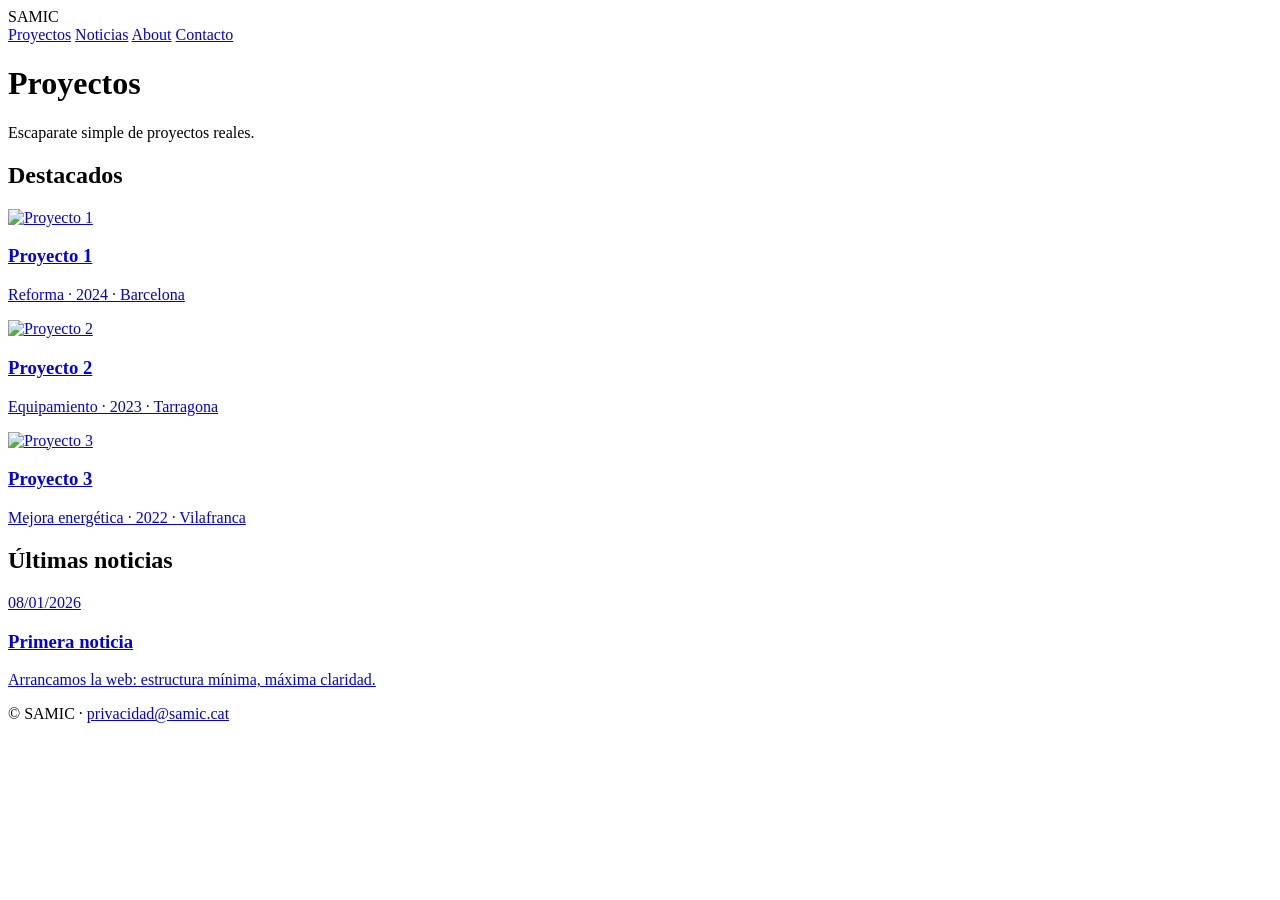
==== index.html @ aa8abf70 "Add initial index.html structure and content" ====
<!doctype html>
<html lang="es">
<head>
  <meta charset="utf-8" />
  <meta name="viewport" content="width=device-width,initial-scale=1" />
  <title>SAMIC · Proyectos</title>
  <link rel="stylesheet" href="/styles.css" />
</head>
<body>
  <header class="wrap header">
    <div class="brand">SAMIC</div>
    <nav class="nav">
      <a href="/proyectos.html">Proyectos</a>
      <a href="/noticias.html">Noticias</a>
      <a href="/about.html">About</a>
      <a href="mailto:hola@samic.cat">Contacto</a>
    </nav>
  </header>

  <main class="wrap">
    <h1>Proyectos</h1>
    <p class="muted">Escaparate simple de proyectos reales.</p>

    <h2>Destacados</h2>
    <section class="carousel" aria-label="Carrusel de proyectos">
      <a class="slide" href="/proyectos/proyecto-1.html">
        <img src="/img/proyecto-1.webp" alt="Proyecto 1">
        <h3>Proyecto 1</h3>
        <p>Reforma · 2024 · Barcelona</p>
      </a>

      <a class="slide" href="/proyectos/proyecto-2.html">
        <img src="/img/proyecto-2.webp" alt="Proyecto 2">
        <h3>Proyecto 2</h3>
        <p>Equipamiento · 2023 · Tarragona</p>
      </a>

      <a class="slide" href="/proyectos/proyecto-3.html">
        <img src="/img/proyecto-3.webp" alt="Proyecto 3">
        <h3>Proyecto 3</h3>
        <p>Mejora energética · 2022 · Vilafranca</p>
      </a>
    </section>

    <h2>Últimas noticias</h2>
    <div class="cards">
      <a class="card" href="/posts/2026-01-08-primer-post.html">
        <div class="kicker">08/01/2026</div>
        <h3>Primera noticia</h3>
        <p>Arrancamos la web: estructura mínima, máxima claridad.</p>
      </a>
    </div>
  </main>

  <footer class="wrap footer">
    <div>© SAMIC · <a href="mailto:privacidad@samic.cat">privacidad@samic.cat</a></div>
  </footer>
</body>
</html>
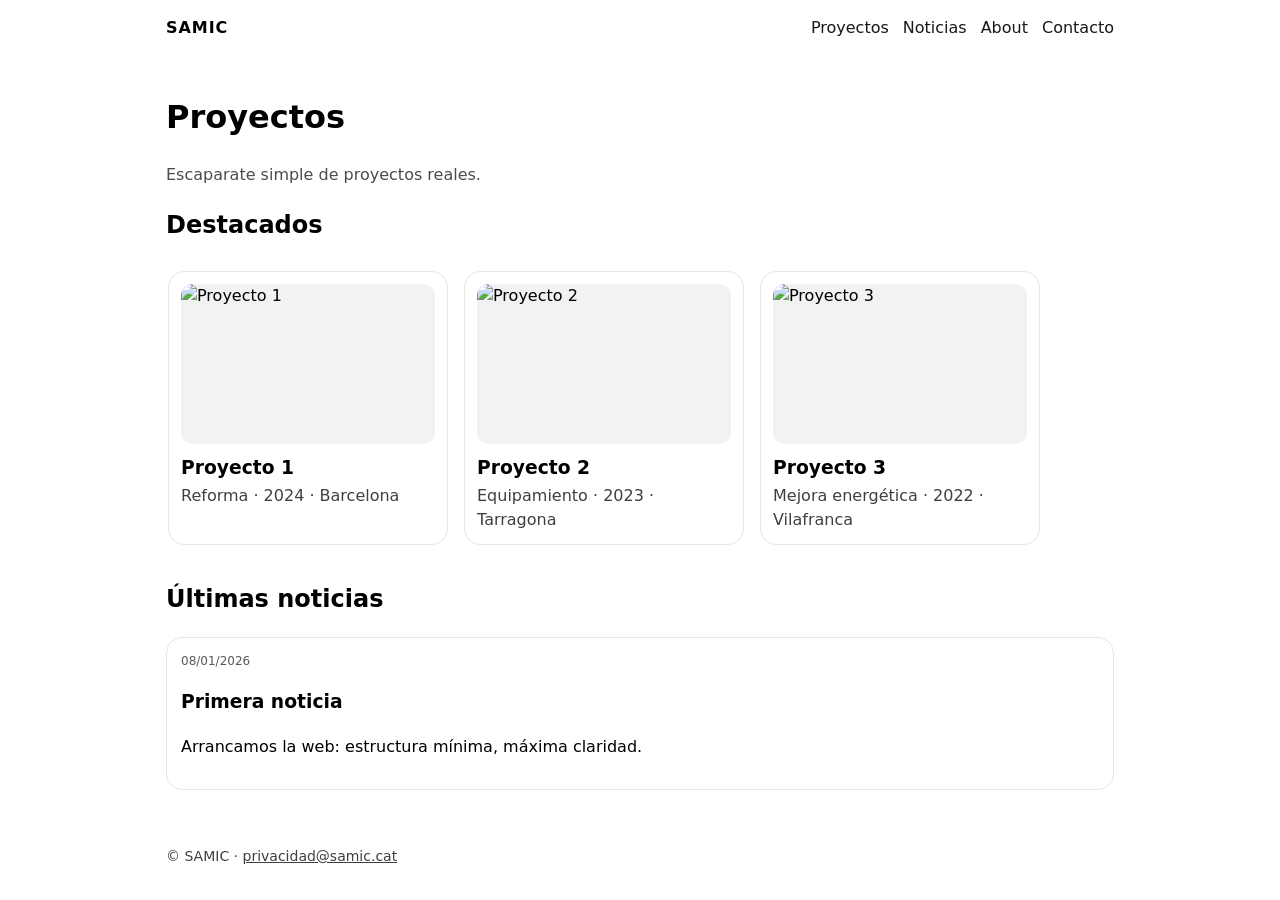
==== commit 98adc5a3: "Replace project images with new formats" ====
--- a/index.html
+++ b/index.html
@@ -24,19 +24,19 @@
     <h2>Destacados</h2>
     <section class="carousel" aria-label="Carrusel de proyectos">
       <a class="slide" href="/proyectos/proyecto-1.html">
-        <img src="/img/proyecto-1.webp" alt="Proyecto 1">
+        <img src="/img/proyecto-1-1.jpg" alt="Proyecto 1">
         <h3>Proyecto 1</h3>
         <p>Reforma · 2024 · Barcelona</p>
       </a>
 
       <a class="slide" href="/proyectos/proyecto-2.html">
-        <img src="/img/proyecto-2.webp" alt="Proyecto 2">
+        <img src="/img/proyecto-2.jpg" alt="Proyecto 2">
         <h3>Proyecto 2</h3>
         <p>Equipamiento · 2023 · Tarragona</p>
       </a>
 
       <a class="slide" href="/proyectos/proyecto-3.html">
-        <img src="/img/proyecto-3.webp" alt="Proyecto 3">
+        <img src="/img/proyecto-3.jpg" alt="Proyecto 3">
         <h3>Proyecto 3</h3>
         <p>Mejora energética · 2022 · Vilafranca</p>
       </a>
--- a/styles.css
+++ b/styles.css
@@ -0,0 +1,42 @@
+:root{--wrap:980px}
+*{box-sizing:border-box}
+body{margin:0;font:16px/1.5 system-ui,-apple-system,Segoe UI,Roboto}
+a{color:inherit}
+.wrap{max-width:var(--wrap);margin:0 auto;padding:16px}
+.header{display:flex;align-items:center;justify-content:space-between;gap:16px}
+.brand{font-weight:800;letter-spacing:.06em}
+.nav{display:flex;gap:14px;flex-wrap:wrap}
+.nav a{text-decoration:none;opacity:.9}
+.nav a:hover{opacity:1;text-decoration:underline}
+.muted{opacity:.7}
+
+.carousel{
+  display:flex;
+  gap:16px;
+  overflow:auto;
+  scroll-snap-type:x mandatory;
+  padding: 8px 2px 16px;
+}
+.slide{
+  flex: 0 0 280px;
+  scroll-snap-align:start;
+  border:1px solid #e7e7e7;
+  border-radius:16px;
+  padding:12px;
+  text-decoration:none;
+}
+.slide img{
+  width:100%;
+  height:160px;
+  object-fit:cover;
+  border-radius:12px;
+  display:block;
+  background:#f2f2f2;
+}
+.slide h3{margin:10px 0 2px}
+.slide p{margin:0;opacity:.75}
+
+.cards{display:grid;grid-template-columns:repeat(auto-fit,minmax(240px,1fr));gap:14px}
+.card{border:1px solid #e7e7e7;border-radius:16px;padding:14px;text-decoration:none}
+.kicker{font-size:12px;opacity:.65}
+.footer{opacity:.75;font-size:14px;margin-top:24px}
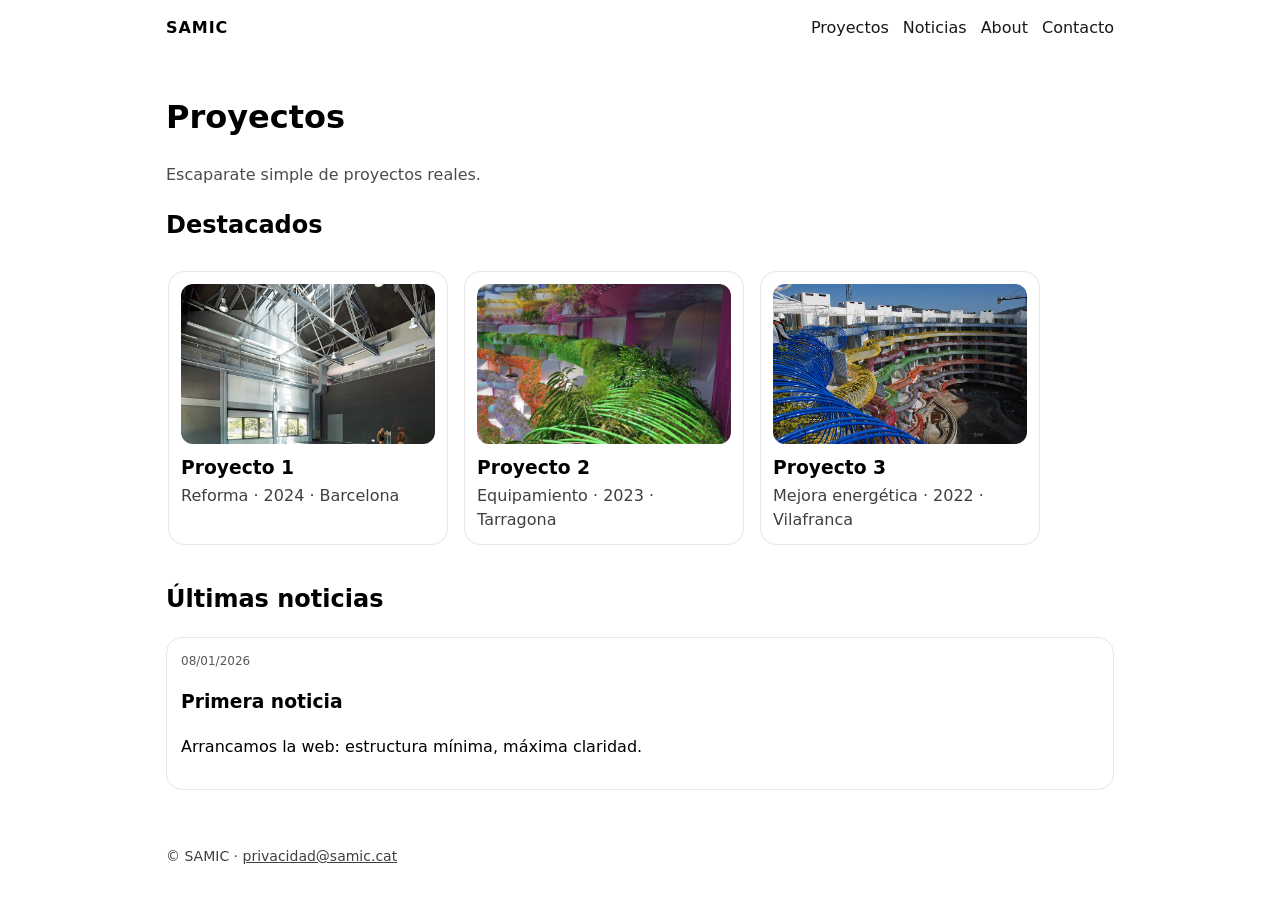
==== commit f09bda6e: "Update index.html" ====
--- a/index.html
+++ b/index.html
@@ -24,19 +24,19 @@
     <h2>Destacados</h2>
     <section class="carousel" aria-label="Carrusel de proyectos">
       <a class="slide" href="/proyectos/proyecto-1.html">
-        <img src="/img/proyecto-1-1.jpg" alt="Proyecto 1">
+        <img src="/img/proyecto-1-1.jpg" alt="Proyecto 1.html">
         <h3>Proyecto 1</h3>
         <p>Reforma · 2024 · Barcelona</p>
       </a>
 
       <a class="slide" href="/proyectos/proyecto-2.html">
-        <img src="/img/proyecto-2.jpg" alt="Proyecto 2">
+        <img src="/img/proyecto-2.jpg" alt="Proyecto 2.html">
         <h3>Proyecto 2</h3>
         <p>Equipamiento · 2023 · Tarragona</p>
       </a>
 
       <a class="slide" href="/proyectos/proyecto-3.html">
-        <img src="/img/proyecto-3.jpg" alt="Proyecto 3">
+        <img src="/img/proyecto-3.jpg" alt="Proyecto 3.html">
         <h3>Proyecto 3</h3>
         <p>Mejora energética · 2022 · Vilafranca</p>
       </a>
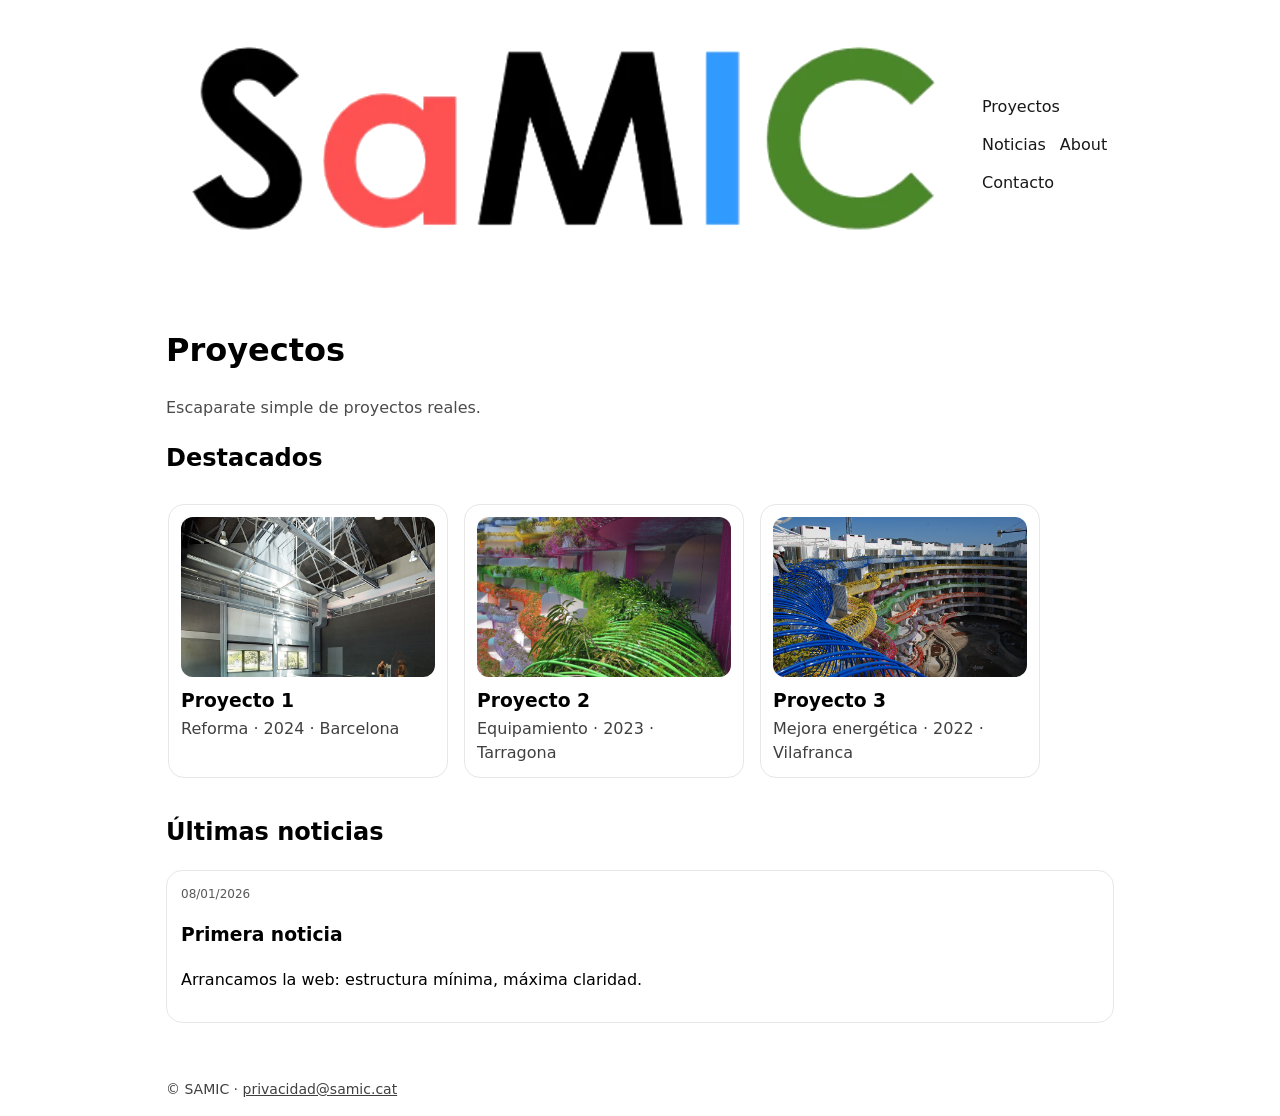
==== commit eb20d16c: "Update brand section with logo link" ====
--- a/index.html
+++ b/index.html
@@ -8,7 +8,9 @@
 </head>
 <body>
   <header class="wrap header">
-    <div class="brand">SAMIC</div>
+<a class="brand" href="/" aria-label="SAMIC">
+  <img class="brand-logo" src="/img/logo-samic-header.webp" alt="SAMIC">
+</a>
     <nav class="nav">
       <a href="/proyectos.html">Proyectos</a>
       <a href="/noticias.html">Noticias</a>
--- a/styles.css
+++ b/styles.css
@@ -40,3 +40,46 @@
 .card{border:1px solid #e7e7e7;border-radius:16px;padding:14px;text-decoration:none}
 .kicker{font-size:12px;opacity:.65}
 .footer{opacity:.75;font-size:14px;margin-top:24px}
+.gallery{
+  display:grid;
+  grid-template-columns:repeat(auto-fit,minmax(160px,1fr));
+  gap:12px;
+  margin: 10px 0 16px;
+}
+.thumb{
+  border:1px solid #e7e7e7;
+  border-radius:16px;
+  overflow:hidden;
+  display:block;
+  background:#f2f2f2;
+}
+.thumb img{
+  width:100%;
+  height:160px;
+  object-fit:cover;
+  display:block;
+}
+
+/* Lightbox sin JS */
+.lightbox{
+  display:none;
+  position:fixed;
+  inset:0;
+  padding:24px;
+  background:rgba(0,0,0,.85);
+  z-index:9999;
+}
+.lightbox:target{display:block}
+.lightbox img{
+  max-width:min(1100px, 95vw);
+  max-height:85vh;
+  display:block;
+  margin: 40px auto 0;
+  border-radius:14px;
+  background:#111;
+}
+.lightbox .close{
+  position:fixed;
+  inset:0;
+  cursor:zoom-out;
+}
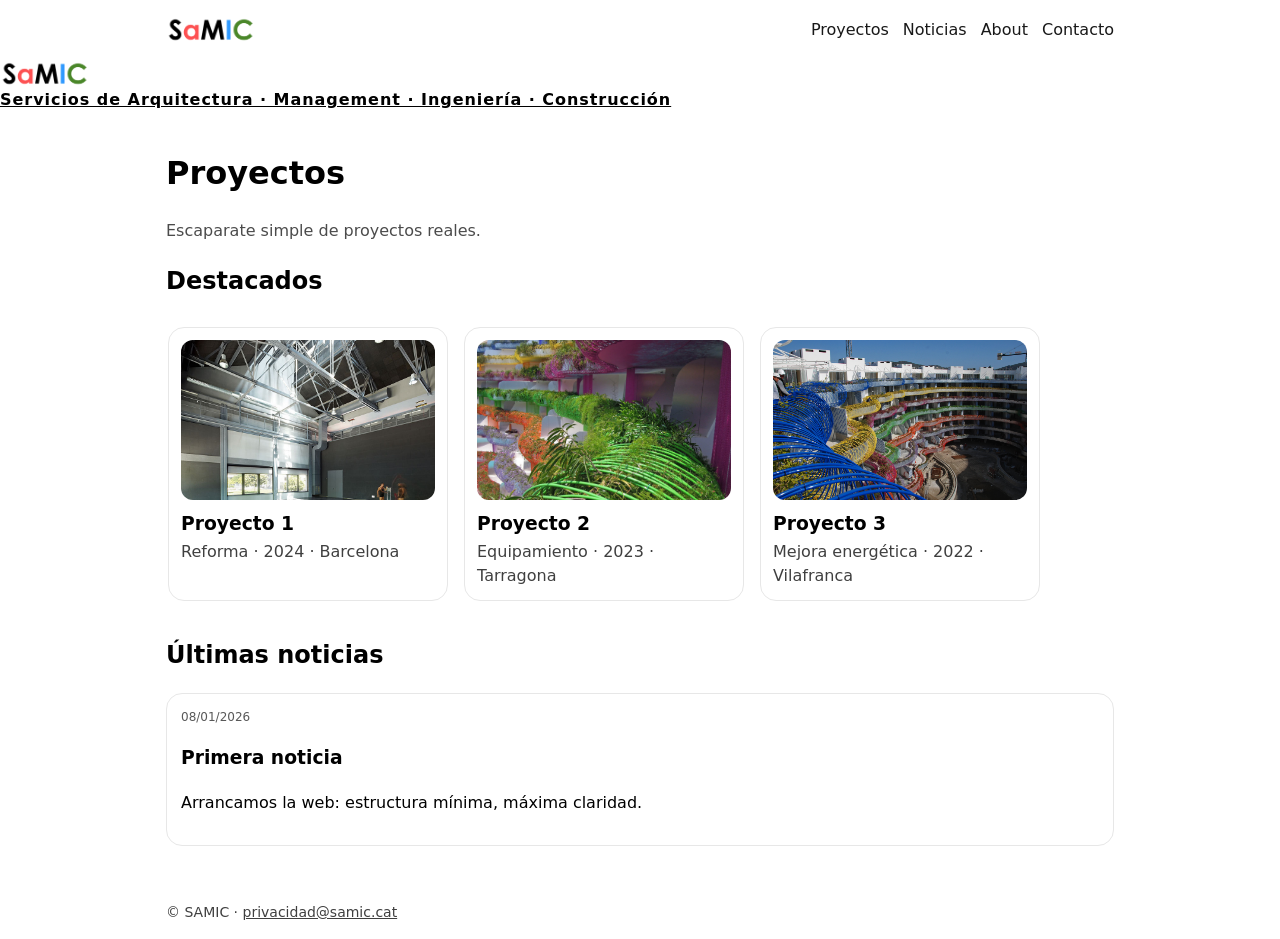
==== commit b057e528: "Add brand link and logo to header Added a brand link with logo and subtitle to the header." ====
--- a/index.html
+++ b/index.html
@@ -18,7 +18,10 @@
       <a href="mailto:hola@samic.cat">Contacto</a>
     </nav>
   </header>
-
+<a class="brand" href="/" aria-label="SAMIC">
+  <img class="brand-logo" src="/img/logo-samic-header.webp" alt="SAMIC">
+  <span class="brand-sub">Servicios de Arquitectura · Management · Ingeniería · Construcción</span>
+</a>
   <main class="wrap">
     <h1>Proyectos</h1>
     <p class="muted">Escaparate simple de proyectos reales.</p>
--- a/styles.css
+++ b/styles.css
@@ -83,3 +83,4 @@
   inset:0;
   cursor:zoom-out;
 }
+.brand-logo{height:28px;width:auto;display:block}
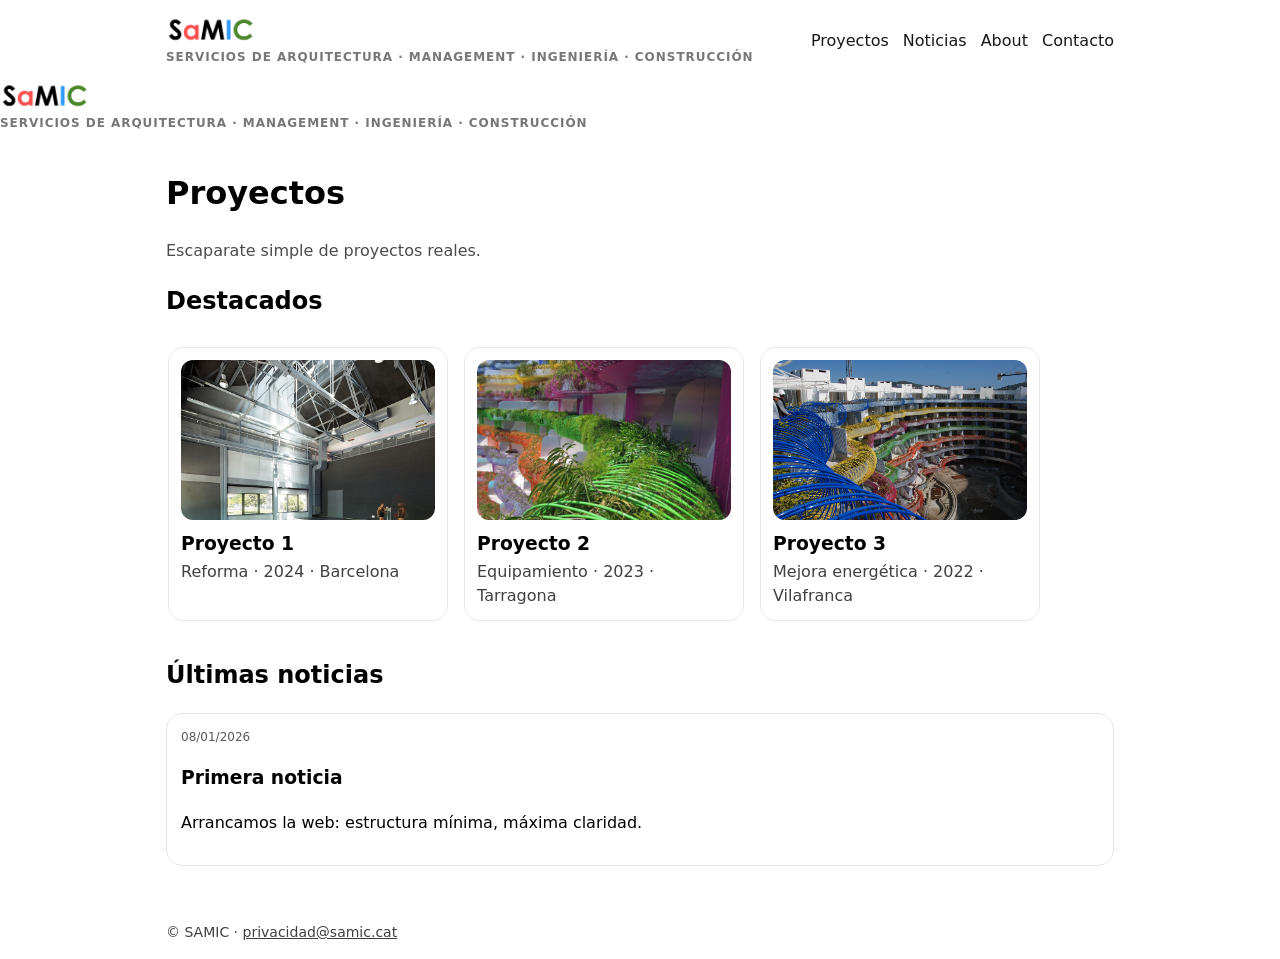
==== commit 4307c32b: "Update index.html" ====
--- a/index.html
+++ b/index.html
@@ -7,17 +7,19 @@
   <link rel="stylesheet" href="/styles.css" />
 </head>
 <body>
-  <header class="wrap header">
-<a class="brand" href="/" aria-label="SAMIC">
-  <img class="brand-logo" src="/img/logo-samic-header.webp" alt="SAMIC">
-</a>
-    <nav class="nav">
-      <a href="/proyectos.html">Proyectos</a>
-      <a href="/noticias.html">Noticias</a>
-      <a href="/about.html">About</a>
-      <a href="mailto:hola@samic.cat">Contacto</a>
-    </nav>
-  </header>
+<header class="wrap header">
+  <a class="brand" href="/" aria-label="SAMIC">
+    <img class="brand-logo" src="/img/logo-samic-header.webp" alt="SAMIC">
+    <span class="brand-sub">Servicios de Arquitectura · Management · Ingeniería · Construcción</span>
+  </a>
+
+  <nav class="nav">
+    <a href="/proyectos.html">Proyectos</a>
+    <a href="/noticias.html">Noticias</a>
+    <a href="/about.html">About</a>
+    <a href="mailto:hola@samic.cat">Contacto</a>
+  </nav>
+</header>
 <a class="brand" href="/" aria-label="SAMIC">
   <img class="brand-logo" src="/img/logo-samic-header.webp" alt="SAMIC">
   <span class="brand-sub">Servicios de Arquitectura · Management · Ingeniería · Construcción</span>
--- a/styles.css
+++ b/styles.css
@@ -84,3 +84,5 @@
   cursor:zoom-out;
 }
 .brand-logo{height:28px;width:auto;display:block}
+.brand{display:flex;flex-direction:column;gap:4px;align-items:flex-start;text-decoration:none}
+.brand-sub{font-size:12px;letter-spacing:.08em;text-transform:uppercase;color:#777}
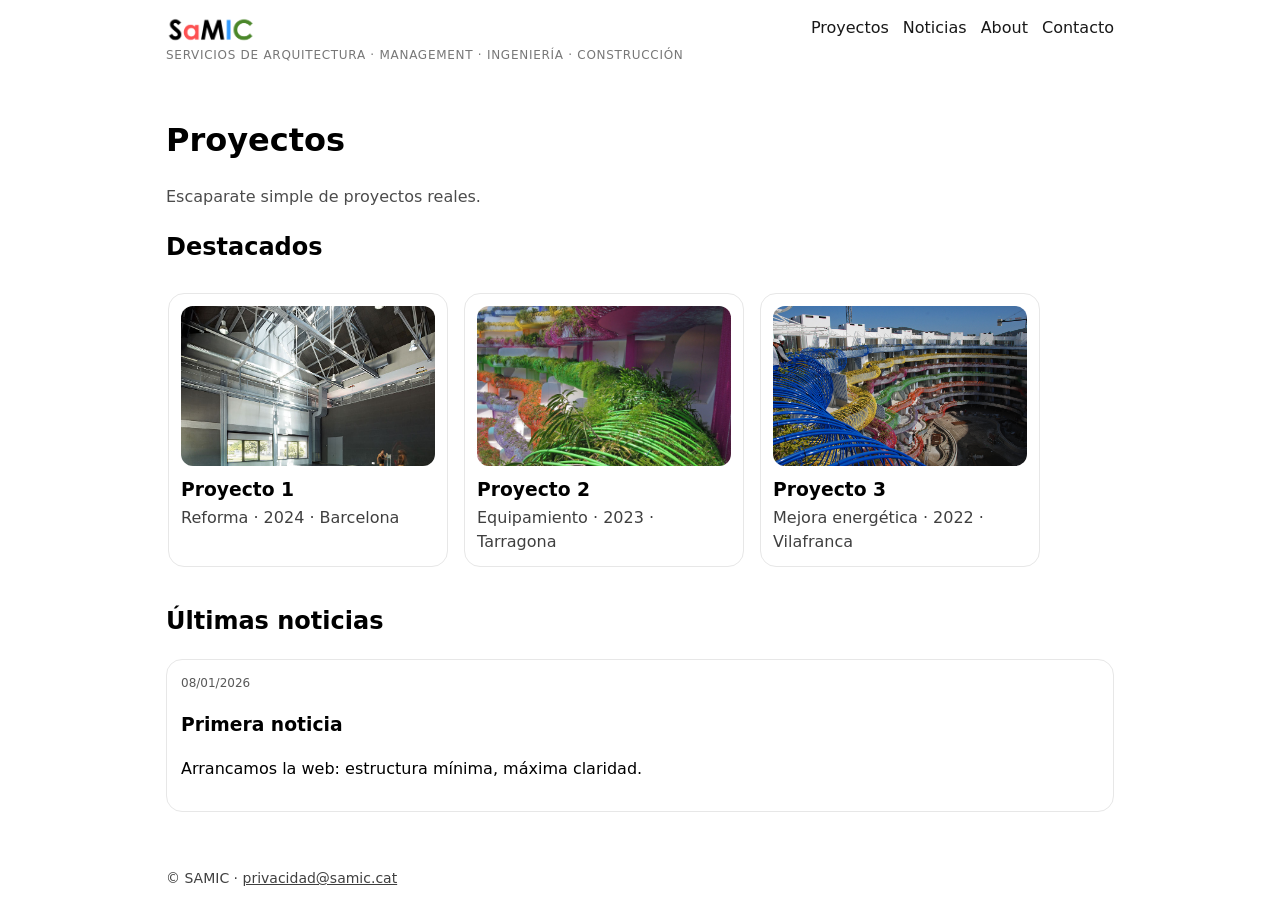
==== commit f50cb1af: "Update header structure and image alt texts" ====
--- a/index.html
+++ b/index.html
@@ -4,26 +4,23 @@
   <meta charset="utf-8" />
   <meta name="viewport" content="width=device-width,initial-scale=1" />
   <title>SAMIC · Proyectos</title>
-  <link rel="stylesheet" href="/styles.css" />
+  <link rel="stylesheet" href="/styles.css?v=3" />
 </head>
 <body>
-<header class="wrap header">
-  <a class="brand" href="/" aria-label="SAMIC">
-    <img class="brand-logo" src="/img/logo-samic-header.webp" alt="SAMIC">
-    <span class="brand-sub">Servicios de Arquitectura · Management · Ingeniería · Construcción</span>
-  </a>
+  <header class="wrap header">
+    <a class="brand" href="/" aria-label="SAMIC">
+      <img class="brand-logo" src="/img/logo-samic-header.webp" alt="SAMIC">
+      <span class="brand-sub">Servicios de Arquitectura · Management · Ingeniería · Construcción</span>
+    </a>
 
-  <nav class="nav">
-    <a href="/proyectos.html">Proyectos</a>
-    <a href="/noticias.html">Noticias</a>
-    <a href="/about.html">About</a>
-    <a href="mailto:hola@samic.cat">Contacto</a>
-  </nav>
-</header>
-<a class="brand" href="/" aria-label="SAMIC">
-  <img class="brand-logo" src="/img/logo-samic-header.webp" alt="SAMIC">
-  <span class="brand-sub">Servicios de Arquitectura · Management · Ingeniería · Construcción</span>
-</a>
+    <nav class="nav">
+      <a href="/proyectos.html">Proyectos</a>
+      <a href="/noticias.html">Noticias</a>
+      <a href="/about.html">About</a>
+      <a href="mailto:hola@samic.cat">Contacto</a>
+    </nav>
+  </header>
+
   <main class="wrap">
     <h1>Proyectos</h1>
     <p class="muted">Escaparate simple de proyectos reales.</p>
@@ -31,19 +28,19 @@
     <h2>Destacados</h2>
     <section class="carousel" aria-label="Carrusel de proyectos">
       <a class="slide" href="/proyectos/proyecto-1.html">
-        <img src="/img/proyecto-1-1.jpg" alt="Proyecto 1.html">
+        <img src="/img/proyecto-1-1.jpg" alt="Proyecto 1">
         <h3>Proyecto 1</h3>
         <p>Reforma · 2024 · Barcelona</p>
       </a>
 
       <a class="slide" href="/proyectos/proyecto-2.html">
-        <img src="/img/proyecto-2.jpg" alt="Proyecto 2.html">
+        <img src="/img/proyecto-2.jpg" alt="Proyecto 2">
         <h3>Proyecto 2</h3>
         <p>Equipamiento · 2023 · Tarragona</p>
       </a>
 
       <a class="slide" href="/proyectos/proyecto-3.html">
-        <img src="/img/proyecto-3.jpg" alt="Proyecto 3.html">
+        <img src="/img/proyecto-3.jpg" alt="Proyecto 3">
         <h3>Proyecto 3</h3>
         <p>Mejora energética · 2022 · Vilafranca</p>
       </a>
--- a/styles.css
+++ b/styles.css
@@ -1,30 +1,86 @@
 :root{--wrap:980px}
+
 *{box-sizing:border-box}
-body{margin:0;font:16px/1.5 system-ui,-apple-system,Segoe UI,Roboto}
+
+body{
+  margin:0;
+  font:16px/1.5 system-ui,-apple-system,Segoe UI,Roboto;
+}
+
 a{color:inherit}
-.wrap{max-width:var(--wrap);margin:0 auto;padding:16px}
-.header{display:flex;align-items:center;justify-content:space-between;gap:16px}
-.brand{font-weight:800;letter-spacing:.06em}
-.nav{display:flex;gap:14px;flex-wrap:wrap}
-.nav a{text-decoration:none;opacity:.9}
-.nav a:hover{opacity:1;text-decoration:underline}
+
+.wrap{
+  max-width:var(--wrap);
+  margin:0 auto;
+  padding:16px;
+}
+
+/* Header */
+.header{
+  display:flex;
+  align-items:flex-start;
+  justify-content:space-between;
+  gap:18px;
+}
+
+.brand{
+  display:flex;
+  flex-direction:column;
+  align-items:flex-start;
+  gap:4px;
+  text-decoration:none;
+}
+
+.brand-logo{
+  height:28px;
+  width:auto;
+  display:block;
+}
+
+.brand-sub{
+  font-size:12px;
+  line-height:1.2;
+  color:#777;
+  letter-spacing:.06em;
+  text-transform:uppercase;
+}
+
+.nav{
+  display:flex;
+  gap:14px;
+  flex-wrap:wrap;
+}
+
+.nav a{
+  text-decoration:none;
+  opacity:.9;
+}
+
+.nav a:hover{
+  opacity:1;
+  text-decoration:underline;
+}
+
 .muted{opacity:.7}
 
+/* Carousel */
 .carousel{
   display:flex;
   gap:16px;
   overflow:auto;
   scroll-snap-type:x mandatory;
-  padding: 8px 2px 16px;
+  padding:8px 2px 16px;
 }
+
 .slide{
-  flex: 0 0 280px;
+  flex:0 0 280px;
   scroll-snap-align:start;
   border:1px solid #e7e7e7;
   border-radius:16px;
   padding:12px;
   text-decoration:none;
 }
+
 .slide img{
   width:100%;
   height:160px;
@@ -33,19 +89,40 @@
   display:block;
   background:#f2f2f2;
 }
+
 .slide h3{margin:10px 0 2px}
 .slide p{margin:0;opacity:.75}
 
-.cards{display:grid;grid-template-columns:repeat(auto-fit,minmax(240px,1fr));gap:14px}
-.card{border:1px solid #e7e7e7;border-radius:16px;padding:14px;text-decoration:none}
+/* Cards */
+.cards{
+  display:grid;
+  grid-template-columns:repeat(auto-fit,minmax(240px,1fr));
+  gap:14px;
+}
+
+.card{
+  border:1px solid #e7e7e7;
+  border-radius:16px;
+  padding:14px;
+  text-decoration:none;
+}
+
 .kicker{font-size:12px;opacity:.65}
-.footer{opacity:.75;font-size:14px;margin-top:24px}
+
+.footer{
+  opacity:.75;
+  font-size:14px;
+  margin-top:24px;
+}
+
+/* Gallery */
 .gallery{
   display:grid;
   grid-template-columns:repeat(auto-fit,minmax(160px,1fr));
   gap:12px;
-  margin: 10px 0 16px;
+  margin:10px 0 16px;
 }
+
 .thumb{
   border:1px solid #e7e7e7;
   border-radius:16px;
@@ -53,6 +130,7 @@
   display:block;
   background:#f2f2f2;
 }
+
 .thumb img{
   width:100%;
   height:160px;
@@ -69,20 +147,20 @@
   background:rgba(0,0,0,.85);
   z-index:9999;
 }
+
 .lightbox:target{display:block}
+
 .lightbox img{
-  max-width:min(1100px, 95vw);
+  max-width:min(1100px,95vw);
   max-height:85vh;
   display:block;
-  margin: 40px auto 0;
+  margin:40px auto 0;
   border-radius:14px;
   background:#111;
 }
+
 .lightbox .close{
   position:fixed;
   inset:0;
   cursor:zoom-out;
 }
-.brand-logo{height:28px;width:auto;display:block}
-.brand{display:flex;flex-direction:column;gap:4px;align-items:flex-start;text-decoration:none}
-.brand-sub{font-size:12px;letter-spacing:.08em;text-transform:uppercase;color:#777}
